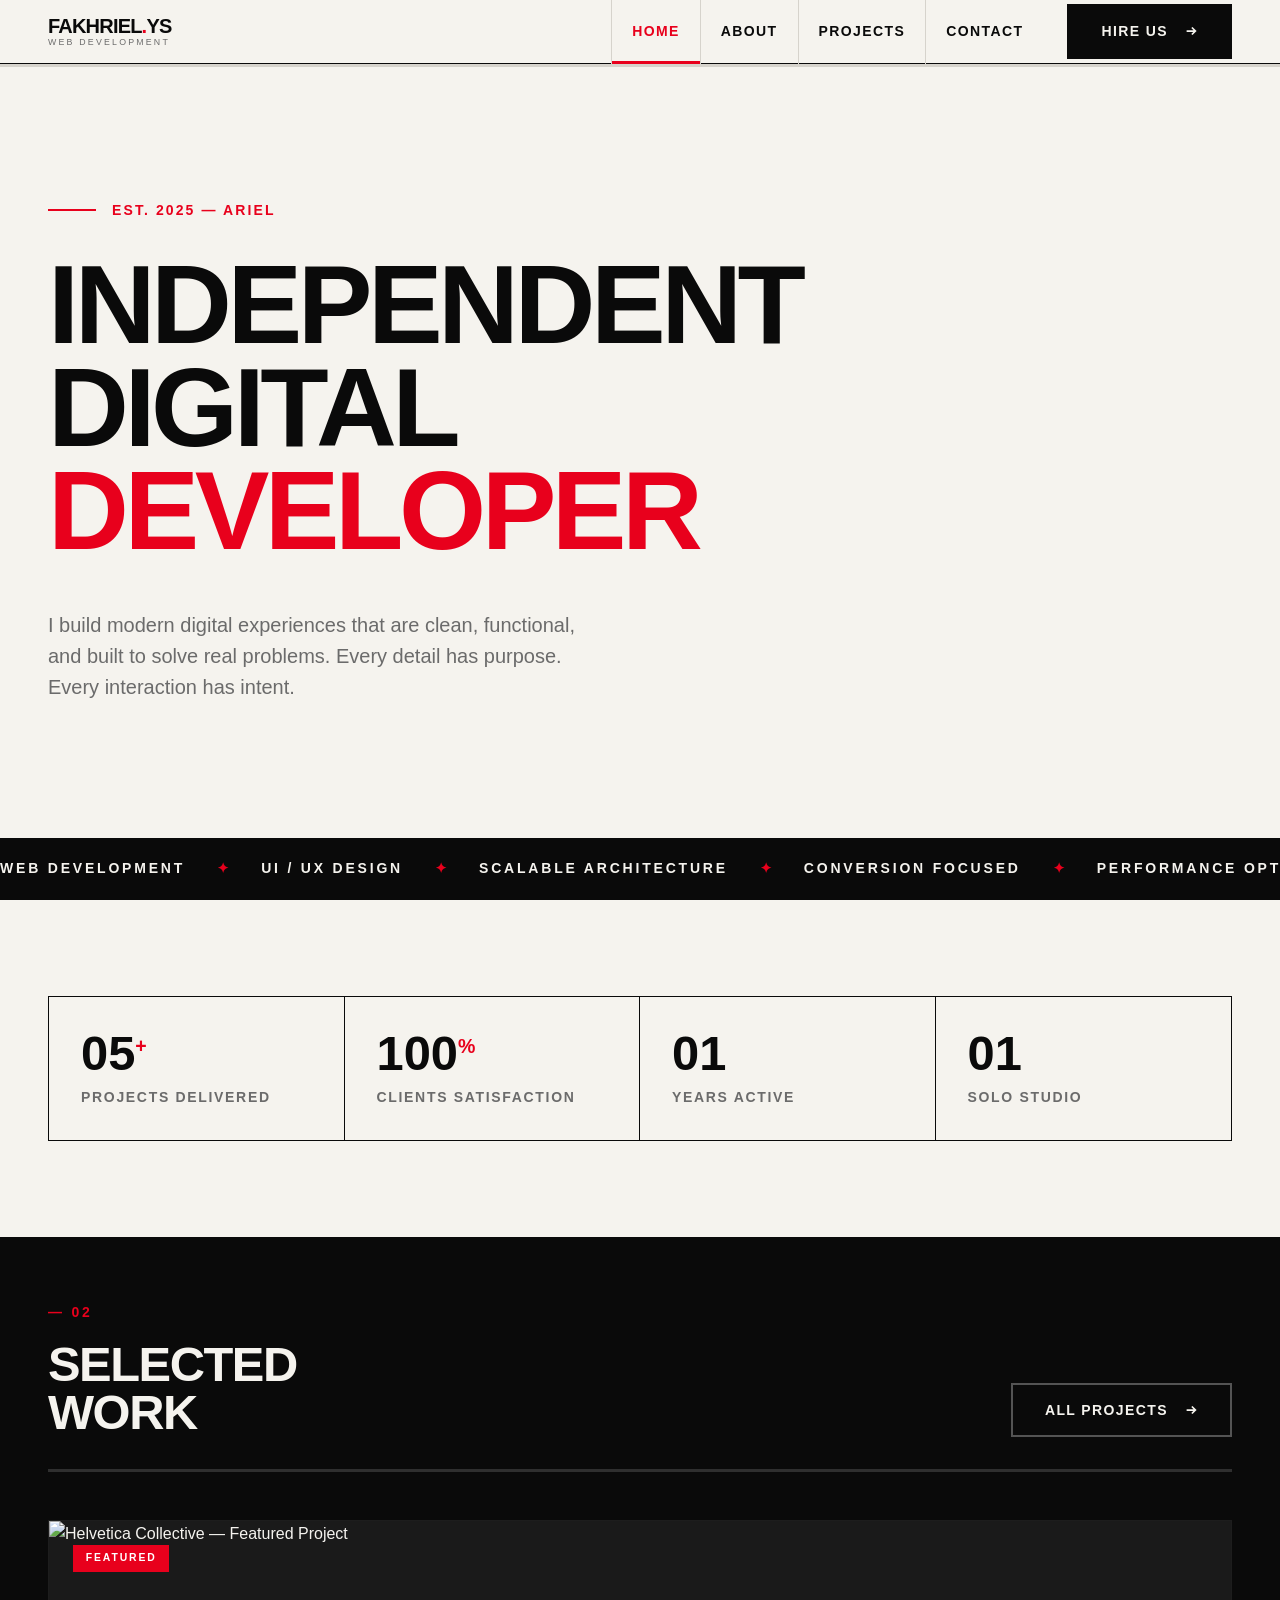
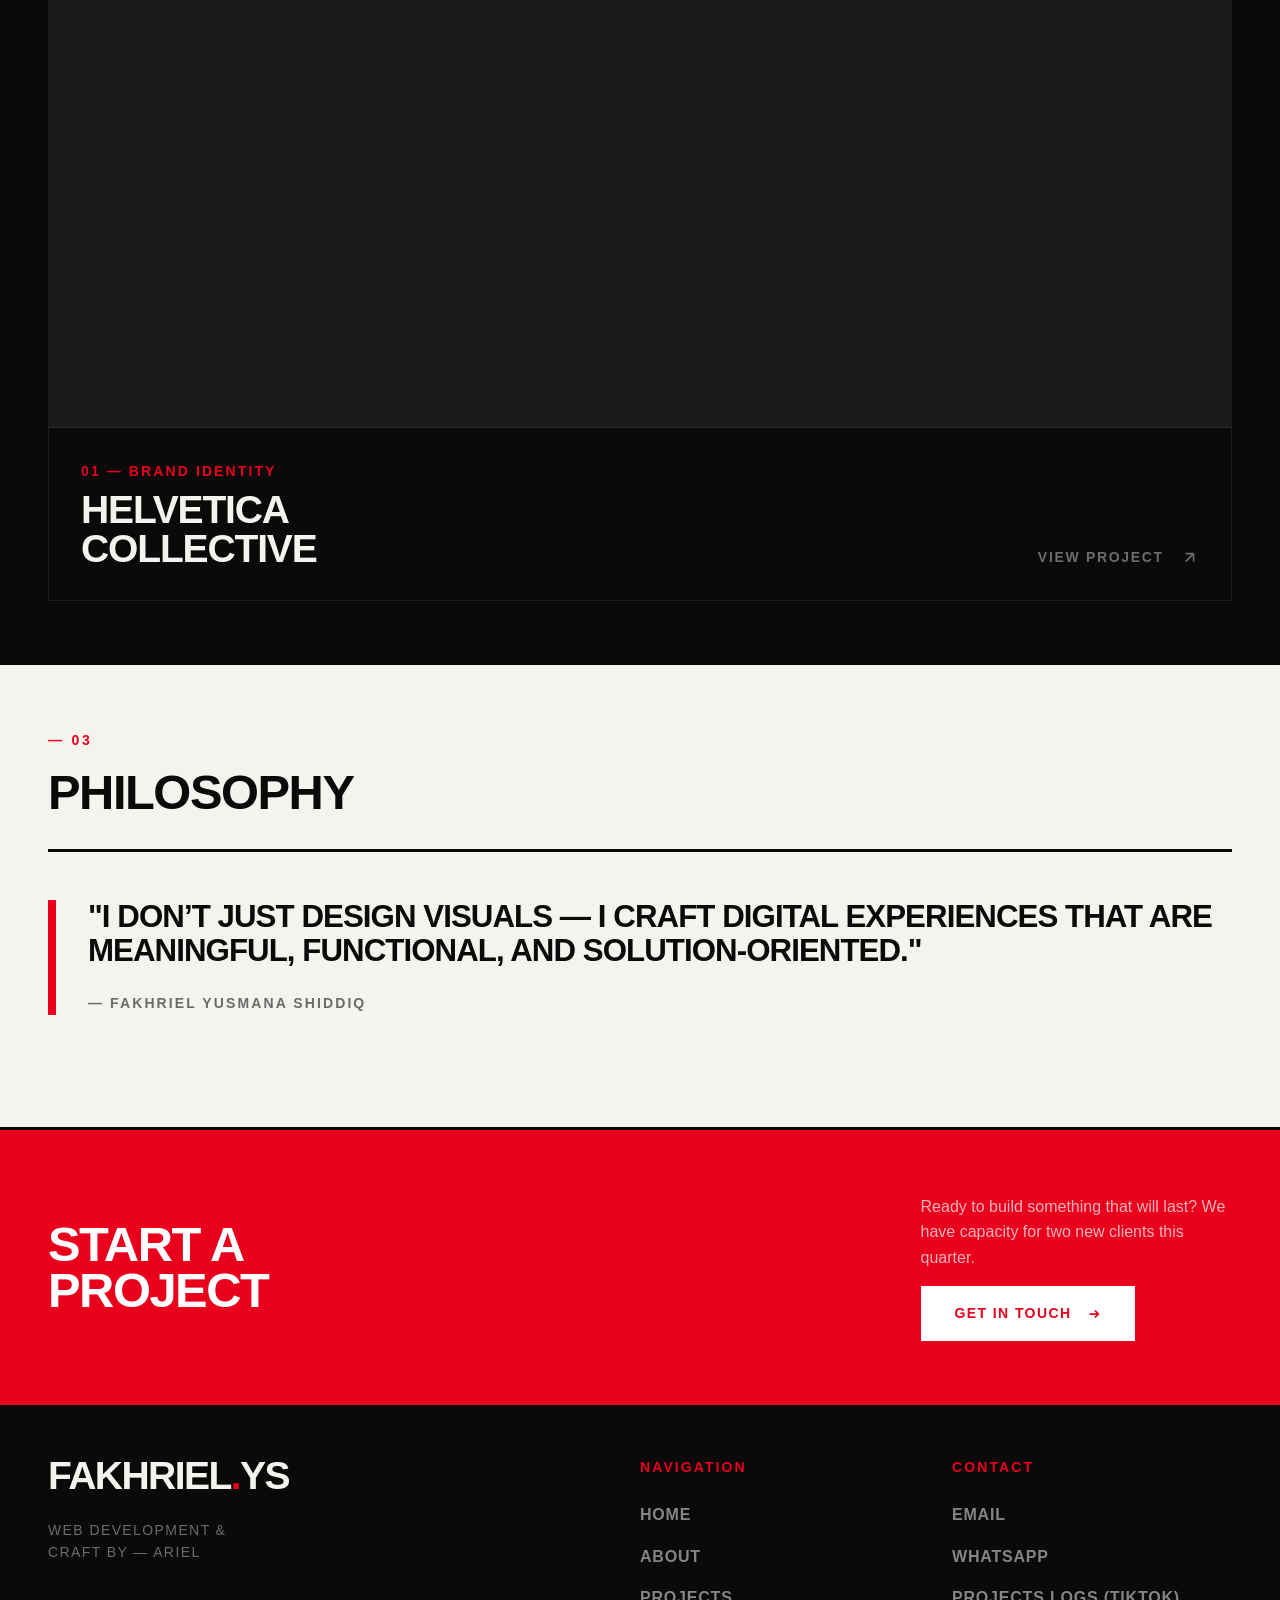
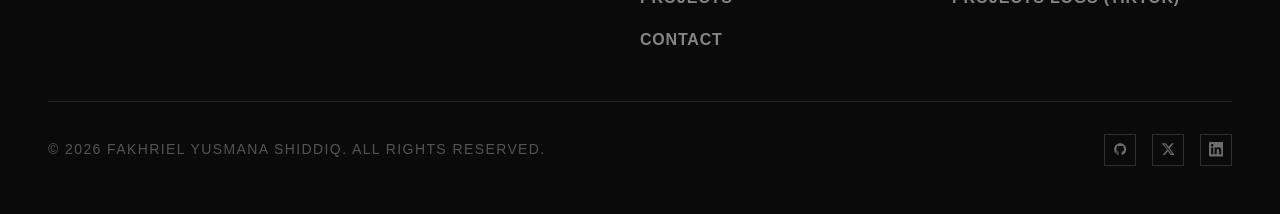
==== index.html @ 971434fd "Add files via upload" ====
<!DOCTYPE html>
<html lang="id">
<head>
  <meta charset="UTF-8" />
  <meta name="viewport" content="width=device-width, initial-scale=1.0" />

  <!--PRIMARY META-->
  <title>FAKHRIEL YUSMANA SHIDDIQ</title>
  <meta name="description" content="Fakhriel Yusmana Shiddiq adalah Web Developer yang membangun website modern, cepat, dan terstruktur menggunakan Astro, Tailwind CSS, dan Node.js. Fokus pada performa dan solusi nyata." />
  <meta name="keywords" content="Web Developer Indonesia, Jasa Pembuatan Website, Frontend Developer, Backend Developer Node.js, Astro JS Developer, Tailwind CSS Developer" />
  <meta name="author" content="Fakhriel Yusmana Shiddiq" />
  <meta name="robots" content="index, follow" />
  
  <!-- Open Graph (Facebook / LinkedIn) -->
  <meta property="og:title" content="Fakhriel Yusmana Shiddiq — Web Developer" />
  <meta property="og:description" content="Membangun website modern dan scalable dengan fokus pada performa dan problem solving." />
  <meta property="og:type" content="website" />
  <meta property="og:url" content="https://www.linkedin.com/in/fakhriel-yusmana-shiddiq-98a49630b?utm_source=share_via&utm_content=profile&utm_medium=member_android" />
  <meta property="og:image" content="https://fakhrieldev.com/assets/POTOPROFIL.webp" />

  <!-- Twitter Card -->
  <meta name="twitter:card" content="summary_large_image" />
  <meta name="twitter:title" content="Fakhriel Yusmana Shiddiq — Web Developer" />
  <meta name="twitter:description" content="Web Developer modern dengan fokus pada clean architecture dan performance." />
  <meta name="twitter:image" content="https://fakhrieldev.com/assets/POTOPROFIL.webp" />

  <link rel="canonical" href="https://fakhrieldev.com/" />
  <link rel="stylesheet" href="style.css" />

  <script type="application/ld+json">
{
  "@context": "https://schema.org",
  "@type": "Person",
  "name": "Fakhriel Yusmana Shiddiq",
  "url": "https://fakhrieldev.com/",
  "jobTitle": "Web Developer",
  "description": "Web Developer specializing in modern frontend and backend development using Astro, Tailwind CSS, and Node.js.",
  "sameAs": [
    "https://www.tiktok.com/@fakhriel.yusmana?_r=1&_t=ZS-94M1HI8Jd8D",
    "https://github.com/Fakhriel",
    "https://linkedin.com/in/fakhriel-yusmana-shiddiq"
  ],
  "knowsAbout": [
    "Web Development",
    "Frontend Development",
    "Backend Development",
    "Node.js",
    "Astro JS",
    "Tailwind CSS",
    "JavaScript"
  ]
}
</script>
</head>
<body>

  <!-- SCROLL PROGRESS -->
  <div class="scroll-progress" aria-hidden="true">
    <div class="scroll-progress-bar" id="scrollBar"></div>
  </div>

  <!-- ══ HEADER ══════════════════════════════════════════════ -->
  <header class="site-header" role="banner">
    <div class="container">
      <a href="index.html" class="logo" aria-label="Studio Müller — Home">
        <span class="logo-mark">Fakhriel<span>.</span>YS</span>
        <span class="logo-sub">Web Development</span>
      </a>

      <nav class="nav-desktop" aria-label="Primary navigation">
        <a href="index.html" class="active">Home</a>
        <a href="about.html">About</a>
        <a href="projects.html">Projects</a>
        <a href="contact.html">Contact</a>
        <a href="contact.html" class="nav-cta">
          <span class="btn btn-primary">
            Hire Us
            <svg viewBox="0 0 16 16" fill="none" stroke="currentColor" stroke-width="2" aria-hidden="true">
              <path d="M3 8h10M9 4l4 4-4 4"/>
            </svg>
          </span>
        </a>
      </nav>

      <button class="burger" id="burgerBtn" aria-label="Open navigation menu" aria-expanded="false" aria-controls="navOverlay">
        <span></span><span></span><span></span>
      </button>
    </div>
  </header>

  <!-- ══ MOBILE OVERLAY ═══════════════════════════════════════ -->
  <nav class="nav-overlay" id="navOverlay" aria-label="Mobile navigation" aria-hidden="true">
    <div class="nav-overlay-top">
      <span class="nav-overlay-logo">Fakhriel<span>.</span>YS</span>
      <button class="burger open" id="overlayClose" aria-label="Close navigation menu">
        <span></span><span></span><span></span>
      </button>
    </div>
    <ul class="nav-overlay-links" role="list">
      <li><a href="index.html" class="active"><span class="num">01</span>Home</a></li>
      <li><a href="about.html"><span class="num">02</span>About</a></li>
      <li><a href="projects.html"><span class="num">03</span>Projects</a></li>
      <li><a href="contact.html"><span class="num">04</span>Contact</a></li>
    </ul>
    <div class="nav-overlay-bottom">
      <span class="caption" style="color:rgba(255,255,255,0.3);letter-spacing:0.12em;text-transform:uppercase;font-size:0.65rem;">Follow Us</span>
      <div class="nav-overlay-socials">
        <a href="https://github.com/Fakhriel" aria-label="GitHub"><svg viewBox="0 0 24 24" aria-hidden="true"><path d="M12 2C6.477 2 2 6.484 2 12.017c0 4.425 2.865 8.18 6.839 9.504.5.092.682-.217.682-.483 0-.237-.008-.868-.013-1.703-2.782.605-3.369-1.343-3.369-1.343-.454-1.158-1.11-1.466-1.11-1.466-.908-.62.069-.608.069-.608 1.003.07 1.531 1.032 1.531 1.032.892 1.53 2.341 1.088 2.91.832.092-.647.35-1.088.636-1.338-2.22-.253-4.555-1.113-4.555-4.951 0-1.093.39-1.988 1.029-2.688-.103-.253-.446-1.272.098-2.65 0 0 .84-.27 2.75 1.026A9.564 9.564 0 0112 6.844c.85.004 1.705.115 2.504.337 1.909-1.296 2.747-1.027 2.747-1.027.546 1.379.202 2.398.1 2.651.64.7 1.028 1.595 1.028 2.688 0 3.848-2.339 4.695-4.566 4.943.359.309.678.92.678 1.855 0 1.338-.012 2.419-.012 2.747 0 .268.18.58.688.482A10.019 10.019 0 0022 12.017C22 6.484 17.522 2 12 2z"/></svg></a>
        <a href="https://x.com/FakhrielS5625" aria-label="Twitter / X"><svg viewBox="0 0 24 24" aria-hidden="true"><path d="M18.244 2.25h3.308l-7.227 8.26 8.502 11.24H16.17l-4.714-6.231-5.401 6.231H2.746l7.73-8.835L1.254 2.25H8.08l4.253 5.622zm-1.161 17.52h1.833L7.084 4.126H5.117z"/></svg></a>
        <a href="https://www.linkedin.com/in/fakhriel-yusmana-shiddiq-98a49630b?utm_source=share_via&utm_content=profile&utm_medium=member_android" aria-label="Linkedin"><svg viewBox="0 0 24 24" aria-hidden="true"><path d="M20.447 20.452h-3.554v-5.569c0-1.328-.027-3.037-1.852-3.037-1.853 0-2.136 1.445-2.136 2.939v5.667H9.351V9h3.414v1.561h.046c.477-.9 1.637-1.85 3.37-1.85 3.601 0 4.267 2.37 4.267 5.455v6.286zM5.337 7.433a2.062 2.062 0 01-2.063-2.065 2.064 2.064 0 112.063 2.065zm1.782 13.019H3.555V9h3.564v11.452zM22.225 0H1.771C.792 0 0 .774 0 1.729v20.542C0 23.227.792 24 1.771 24h20.451C23.2 24 24 23.227 24 22.271V1.729C24 .774 23.2 0 22.222 0h.003z"/></svg></a>
        <a href="https://dribbble.com/fakhriel-yusmana-shiddiq" aria-label="Dribbble"><svg viewBox="0 0 24 24" aria-hidden="true"><path d="M12 24C5.385 24 0 18.615 0 12S5.385 0 12 0s12 5.385 12 12-5.385 12-12 12zm10.12-10.358c-.35-.11-3.17-.953-6.384-.438 1.34 3.684 1.887 6.684 1.992 7.308a10.517 10.517 0 004.395-6.87zm-6.115 7.808c-.153-.9-.75-4.032-2.19-7.77l-.066.02c-5.79 2.015-7.86 6.025-8.048 6.404a10.518 10.518 0 006.29 2.063 10.6 10.6 0 004.014-.717zm-9.777-2.963c.247-.617 3.156-5.552 8.4-7.225.107-.035.213-.07.32-.1a28.4 28.4 0 00-.325-.73c-5.088 1.64-10.01 1.586-10.462 1.573a10.56 10.56 0 002.067 6.482zm-2.11-8.138c.466.01 4.705.016 9.46-1.35a87.65 87.65 0 00-3.817-5.86 10.56 10.56 0 00-5.643 7.21zm7.96-9.172a93.03 93.03 0 013.83 5.855c3.65-1.365 5.19-3.44 5.38-3.702A10.508 10.508 0 0014.178 1.28zm7.278 4.583c-.22.308-1.92 2.507-5.72 4.056a37.8 37.8 0 01.34.748c.085.2.164.403.24.604 3.38-.425 6.744.258 7.086.33a10.566 10.566 0 00-1.946-5.738z"/></svg></a>
      </div>
    </div>
  </nav>

  <!-- ══ MAIN ════════════════════════════════════════════════ -->
  <main id="main-content">

    <!-- ── HERO ───────────────────────────────────────────── -->
    <section class="hero" aria-labelledby="hero-heading">
      <div class="container hero-body">
        <div class="hero-eyebrow fade-up">
          <div style="width:3rem;height:2px;background:var(--red);"></div>
          <span class="label text-red">Est. 2025 — Ariel</span>
        </div>

        <h1 id="hero-heading" class="fade-up fade-up-delay-1">
          independent<br>
          Digital<br>
          <em style="font-style:normal;color:var(--red);">Developer</em>
        </h1>

        <div class="hero-sub fade-up fade-up-delay-2">
          <p class="hero-desc">
            I build modern digital experiences that are clean, functional, and built to solve real problems. Every detail has purpose. Every interaction has intent.
          </p>
        </div>
      </div>

      <!-- Ticker -->
      <div class="hero-ticker" aria-hidden="true">
        <div class="hero-ticker-inner">
          <span>Web Development</span><span class="dot">✦</span>
          <span>UI / UX Design</span><span class="dot">✦</span>
          <span>Scalable Architecture</span><span class="dot">✦</span>
          <span>Conversion Focused</span><span class="dot">✦</span>
          <span>Performance Optimized</span><span class="dot">✦</span>
          <span>Modern Digital Experience</span><span class="dot">✦</span>
          <span>Clean Code</span><span class="dot">✦</span>
          <span>Custom Design</span><span class="dot">✦</span>
        </div>
      </div>
    </section>

    <!-- ── STATS ───────────────────────────────────────────── -->
    <section class="section-sm" aria-label="Studio statistics">
      <div class="container">
        <div class="stats-row fade-up">
          <div class="stat-cell">
            <span class="stat-num">05<sup>+</sup></span>
            <span class="stat-label">Projects Delivered</span>
          </div>
          <div class="stat-cell">
            <span class="stat-num">100<sup>%</sup></span>
            <span class="stat-label">Clients Satisfaction</span>
          </div>
          <div class="stat-cell">
            <span class="stat-num">01</span>
            <span class="stat-label">Years Active</span>
          </div>
          <div class="stat-cell">
            <span class="stat-num">01</span>
            <span class="stat-label">Solo Studio</span>
          </div>
        </div>
      </div>
    </section>
    <!-- ── SELECTED WORK ───────────────────────────────────── -->
    <section class="section" style="background:var(--ink);color:var(--paper);" aria-labelledby="work-heading">
      <div class="container">
        <div class="section-header fade-up" style="border-bottom-color:rgba(255,255,255,0.15);">
          <div class="section-header-left">
            <span class="section-number" style="color:var(--red);">— 02</span>
            <h2 id="work-heading">Selected<br>Work</h2>
          </div>
          <a href="projects.html" class="btn" style="align-self:flex-end;border-color:rgba(255,255,255,0.3);color:var(--paper);">
            All Projects
            <svg viewBox="0 0 16 16" fill="none" stroke="currentColor" stroke-width="2" width="16" height="16" aria-hidden="true">
              <path d="M3 8h10M9 4l4 4-4 4"/>
            </svg>
          </a>
        </div>
        <a href="projects.html"
           class="fade-up"
           style="display:block;text-decoration:none;color:var(--paper);border:1px solid rgba(255,255,255,0.08);transition:border-color var(--dur-fast);"
           onmouseover="this.style.borderColor='var(--red)'"
           onmouseout="this.style.borderColor='rgba(255,255,255,0.08)'"
        >
          <div style="aspect-ratio:21/9;overflow:hidden;border-bottom:1px solid rgba(255,255,255,0.08);background:#1a1a1a;position:relative;">
            <img
              src="images/featured-project.png"
              alt="Helvetica Collective — Featured Project"
              style="width:100%;height:100%;object-fit:cover;display:block;filter:grayscale(20%);transition:transform 0.6s cubic-bezier(0.16,1,0.3,1),filter 0.6s ease;"
              onmouseover="this.style.transform='scale(1.03)';this.style.filter='grayscale(0%)'"
              onmouseout="this.style.transform='scale(1)';this.style.filter='grayscale(20%)'"
            />
            <!-- Badge Featured -->
            <div style="position:absolute;top:var(--sp-3);left:var(--sp-3);background:var(--red);color:var(--white);padding:0.3rem 0.8rem;font-size:0.65rem;font-weight:700;letter-spacing:0.18em;text-transform:uppercase;">
              Featured
            </div>
          </div>

          <div style="padding:var(--sp-4);display:flex;justify-content:space-between;align-items:flex-end;flex-wrap:wrap;gap:var(--sp-3);">
            <div>
              <p style="font-size:var(--step--1);font-weight:700;letter-spacing:0.15em;text-transform:uppercase;color:var(--red);margin-bottom:var(--sp-1);">
                01 — Brand Identity
              </p>
              <h3 style="font-size:var(--step-4);font-weight:900;letter-spacing:-0.03em;text-transform:uppercase;line-height:1;">
                Helvetica<br>Collective
              </h3>
            </div>
            <div style="display:flex;align-items:center;gap:var(--sp-2);font-size:var(--step--1);font-weight:700;letter-spacing:0.12em;text-transform:uppercase;color:rgba(255,255,255,0.4);">
              View Project
              <svg viewBox="0 0 24 24" fill="none" stroke="currentColor" stroke-width="2" width="1.2rem" height="1.2rem" aria-hidden="true">
                <path d="M7 17L17 7M17 7H7M17 7v10"/>
              </svg>
            </div>
          </div>
        </a>

      </div>
    </section>

    <!-- ── PHILOSOPHY ──────────────────────────────────────── -->
    <section class="section" aria-labelledby="philosophy-heading">
      <div class="container">
        <div class="section-header fade-up">
          <div class="section-header-left">
            <span class="section-number">— 03</span>
            <h2 id="philosophy-heading">Philosophy</h2>
          </div>
        </div>

        <blockquote style="border-left:8px solid var(--red);padding-left:var(--sp-4);margin-bottom:var(--sp-5);" class="fade-up fade-up-delay-1">
          <p style="font-size:var(--step-3);font-weight:900;letter-spacing:-0.03em;text-transform:uppercase;line-height:1.1;color:var(--ink);max-width:none;">
            "I don’t just design visuals — I craft digital experiences that are meaningful, functional, and solution-oriented."
          </p>
          <footer style="margin-top:var(--sp-3);font-size:var(--step--1);font-weight:700;letter-spacing:0.15em;text-transform:uppercase;color:var(--mid-gray);">
            — Fakhriel Yusmana Shiddiq
          </footer>
        </blockquote>
      </div>
    </section>

    <!-- ── CTA BAND ─────────────────────────────────────────── -->
    <section style="background:var(--red);color:var(--white);padding-block:var(--sp-6);border-top:3px solid var(--ink);" aria-labelledby="cta-heading">
      <div class="container" style="display:flex;align-items:center;justify-content:space-between;flex-wrap:wrap;gap:var(--sp-4);">
        <div>
          <h2 id="cta-heading" style="font-size:var(--step-5);line-height:0.95;letter-spacing:-0.03em;text-transform:uppercase;color:var(--white);">Start a<br>Project</h2>
        </div>
        <div style="display:flex;flex-direction:column;gap:var(--sp-2);">
          <p style="color:rgba(255,255,255,0.7);max-width:35ch;">Ready to build something that will last? We have capacity for two new clients this quarter.</p>
          <a href="contact.html" class="btn" style="background:var(--white);color:var(--red);border-color:var(--white);width:fit-content;">
            Get in Touch
            <svg viewBox="0 0 16 16" fill="none" stroke="currentColor" stroke-width="2" width="16" height="16" aria-hidden="true">
              <path d="M3 8h10M9 4l4 4-4 4"/>
            </svg>
          </a>
        </div>
      </div>
    </section>

  </main>

  <!-- ══ FOOTER ═══════════════════════════════════════════════ -->
 <footer class="site-footer" role="contentinfo">
    <div class="container">
      <div class="footer-grid">
        <div class="footer-brand">
          <div class="footer-logo">Fakhriel<span>.</span>YS</div>
          <p class="footer-tagline">Web Development &amp; Craft By — Ariel</p>
        </div>
        <div>
          <p class="footer-nav-title">Navigation</p>
          <ul class="footer-nav-list" role="list">
            <li><a href="index.html">Home</a></li>
            <li><a href="about.html">About</a></li>
            <li><a href="projects.html">Projects</a></li>
            <li><a href="contact.html">Contact</a></li>
          </ul>
        </div>
        <div>
          <p class="footer-nav-title">Contact</p>
          <ul class="footer-nav-list" role="list">
            <li><a href="mailto:fakhrielyusmanashiddiq@gmail.com?subject=Project Inquiry">Email</a></li>
            <li><a href="https://wa.me/6287809715422" target="_blank">WhatsApp</a></li>
            <li><a href="https://www.tiktok.com/@fakhriel.yusmana?_r=1&_t=ZS-94M1HI8Jd8D">Projects Logs (tiktok)</a></li>
          </ul>
        </div>
      </div>
      <div class="footer-bottom">
        <span class="footer-copy">&copy; 2026 Fakhriel Yusmana Shiddiq. All rights reserved.</span>
        <div class="footer-socials">
          <a href="https://github.com/Fakhriel" aria-label="GitHub"><svg viewBox="0 0 24 24" aria-hidden="true"><path d="M12 2C6.477 2 2 6.484 2 12.017c0 4.425 2.865 8.18 6.839 9.504.5.092.682-.217.682-.483 0-.237-.008-.868-.013-1.703-2.782.605-3.369-1.343-3.369-1.343-.454-1.158-1.11-1.466-1.11-1.466-.908-.62.069-.608.069-.608 1.003.07 1.531 1.032 1.531 1.032.892 1.53 2.341 1.088 2.91.832.092-.647.35-1.088.636-1.338-2.22-.253-4.555-1.113-4.555-4.951 0-1.093.39-1.988 1.029-2.688-.103-.253-.446-1.272.098-2.65 0 0 .84-.27 2.75 1.026A9.564 9.564 0 0112 6.844c.85.004 1.705.115 2.504.337 1.909-1.296 2.747-1.027 2.747-1.027.546 1.379.202 2.398.1 2.651.64.7 1.028 1.595 1.028 2.688 0 3.848-2.339 4.695-4.566 4.943.359.309.678.92.678 1.855 0 1.338-.012 2.419-.012 2.747 0 .268.18.58.688.482A10.019 10.019 0 0022 12.017C22 6.484 17.522 2 12 2z"/></svg></a>
          <a href="https://x.com/FakhrielS5625" aria-label="Twitter / X"><svg viewBox="0 0 24 24" aria-hidden="true"><path d="M18.244 2.25h3.308l-7.227 8.26 8.502 11.24H16.17l-4.714-6.231-5.401 6.231H2.746l7.73-8.835L1.254 2.25H8.08l4.253 5.622zm-1.161 17.52h1.833L7.084 4.126H5.117z"/></svg></a>
          <a href="https://www.linkedin.com/in/fakhriel-yusmana-shiddiq-98a49630b?utm_source=share_via&utm_content=profile&utm_medium=member_android" aria-label="LinkedIn"><svg viewBox="0 0 24 24" aria-hidden="true"><path d="M20.447 20.452h-3.554v-5.569c0-1.328-.027-3.037-1.852-3.037-1.853 0-2.136 1.445-2.136 2.939v5.667H9.351V9h3.414v1.561h.046c.477-.9 1.637-1.85 3.37-1.85 3.601 0 4.267 2.37 4.267 5.455v6.286zM5.337 7.433a2.062 2.062 0 01-2.063-2.065 2.064 2.064 0 112.063 2.065zm1.782 13.019H3.555V9h3.564v11.452zM22.225 0H1.771C.792 0 0 .774 0 1.729v20.542C0 23.227.792 24 1.771 24h20.451C23.2 24 24 23.227 24 22.271V1.729C24 .774 23.2 0 22.222 0h.003z"/></svg></a>
        </div>
      </div>
    </div>
  </footer>

  <script src="script.js"></script>
</body>
</html>
---- style.css ----
/* ============================================================
   SWISS DESIGN SYSTEM — International Typographic Style
   Revised Edition
   Stack: Pure CSS3 — Mobile-First — Grid/Flex
   Palette: #0A0A0A (Ink) / #F5F3EE (Paper) / #E8001C (Swiss Red)
   ============================================================ */

/* ── 1. CUSTOM PROPERTIES ─────────────────────────────────── */
:root {
  --ink:        #0A0A0A;
  --paper:      #F5F3EE;
  --red:        #E8001C;
  --mid-gray:   #6B6B6B;
  --light-gray: #D6D3CC;
  --white:      #FFFFFF;

  /* Fluid type scale (Major Third × 1.25) */
  --step--1: clamp(0.75rem,  1.5vw, 0.875rem);
  --step-0:  clamp(0.9375rem,2vw,   1rem);
  --step-1:  clamp(1.125rem, 2.5vw, 1.25rem);
  --step-2:  clamp(1.4rem,   3vw,   1.563rem);
  --step-3:  clamp(1.75rem,  4vw,   1.953rem);
  --step-4:  clamp(2.2rem,   5vw,   2.441rem);
  --step-5:  clamp(2.8rem,   6vw,   3.052rem);
  --step-6:  clamp(3.5rem,   8vw,   5rem);
  --step-7:  clamp(4rem,     10vw,  7.5rem);

  /* Spacing (8-pt baseline grid) */
  --sp-1:  0.5rem;
  --sp-2:  1rem;
  --sp-3:  1.5rem;
  --sp-4:  2rem;
  --sp-5:  3rem;
  --sp-6:  4rem;
  --sp-7:  6rem;
  --sp-8:  8rem;

  /* Grid */
  --grid-cols: 12;
  --grid-gap:  clamp(1rem, 2vw, 1.5rem);
  --max-w:     1400px;
  --pad-x:     clamp(1rem, 5vw, 3rem);

  /* Motion */
  --ease-out: cubic-bezier(0.16, 1, 0.3, 1);
  --ease-in:  cubic-bezier(0.7, 0, 0.84, 0);
  --dur-fast: 200ms;
  --dur-base: 400ms;
  --dur-slow: 600ms;

  /* Layout */
  --header-h:  4rem;
  --drawer-w:  min(320px, 88vw);
}

/* ── 2. RESET ─────────────────────────────────────────────── */
*, *::before, *::after {
  box-sizing: border-box;
  margin: 0;
  padding: 0;
}

html {
  font-size: 100%;
  scroll-behavior: smooth;
  -webkit-text-size-adjust: 100%;
  -webkit-tap-highlight-color: transparent;
}

body {
  font-family: 'Helvetica Neue', Helvetica, Arial, sans-serif;
  font-size: var(--step-0);
  line-height: 1.6;
  background-color: var(--paper);
  color: var(--ink);
  overflow-x: hidden;
  -webkit-font-smoothing: antialiased;
  -moz-osx-font-smoothing: grayscale;
}

img, svg, video { display: block; max-width: 100%; }
img { height: auto; }
a { color: inherit; text-decoration: none; }
ul, ol { list-style: none; }
button { cursor: pointer; border: none; background: none; font: inherit; }
input, textarea, select { font: inherit; }

/* ── 3. TYPOGRAPHY ────────────────────────────────────────── */
h1, h2, h3, h4, h5, h6 {
  font-family: 'Helvetica Neue', Helvetica, Arial, sans-serif;
  font-weight: 900;
  line-height: 1.0;
  letter-spacing: -0.03em;
  text-transform: uppercase;
}

h1 { font-size: var(--step-6); }
h2 { font-size: var(--step-5); }
h3 { font-size: var(--step-4); }
h4 { font-size: var(--step-3); }
h5 { font-size: var(--step-2); }
h6 { font-size: var(--step-1); }

p { max-width: 65ch; }

.label {
  font-size: var(--step--1);
  font-weight: 700;
  letter-spacing: 0.15em;
  text-transform: uppercase;
}

.caption {
  font-size: var(--step--1);
  color: var(--mid-gray);
  line-height: 1.4;
}

.text-red  { color: var(--red); }
.text-gray { color: var(--mid-gray); }

/* ── 4. LAYOUT UTILITIES ─────────────────────────────────── */
.container {
  width: 100%;
  max-width: var(--max-w);
  margin-inline: auto;
  padding-inline: var(--pad-x);
}

.grid {
  display: grid;
  grid-template-columns: repeat(var(--grid-cols), 1fr);
  gap: var(--grid-gap);
}

[class^="col-"] { grid-column: span 12; }
.col-1  { grid-column: span 1;  }
.col-2  { grid-column: span 2;  }
.col-3  { grid-column: span 3;  }
.col-4  { grid-column: span 4;  }
.col-6  { grid-column: span 6;  }
.col-8  { grid-column: span 8;  }
.col-10 { grid-column: span 10; }
.col-12 { grid-column: span 12; }

@media (min-width: 640px) {
  .sm\:col-3 { grid-column: span 3; }
  .sm\:col-4 { grid-column: span 4; }
  .sm\:col-6 { grid-column: span 6; }
  .sm\:col-8 { grid-column: span 8; }
}

@media (min-width: 900px) {
  .md\:col-2  { grid-column: span 2;  }
  .md\:col-3  { grid-column: span 3;  }
  .md\:col-4  { grid-column: span 4;  }
  .md\:col-5  { grid-column: span 5;  }
  .md\:col-6  { grid-column: span 6;  }
  .md\:col-7  { grid-column: span 7;  }
  .md\:col-8  { grid-column: span 8;  }
  .md\:col-9  { grid-column: span 9;  }
  .md\:col-10 { grid-column: span 10; }
}

@media (min-width: 1200px) {
  .lg\:col-3  { grid-column: span 3;  }
  .lg\:col-4  { grid-column: span 4;  }
  .lg\:col-6  { grid-column: span 6;  }
  .lg\:col-8  { grid-column: span 8;  }
  .lg\:col-9  { grid-column: span 9;  }
  .lg\:col-10 { grid-column: span 10; }
}

.flex            { display: flex; }
.flex-col        { flex-direction: column; }
.items-center    { align-items: center; }
.justify-between { justify-content: space-between; }
.justify-center  { justify-content: center; }
.gap-sm { gap: var(--sp-2); }
.gap-md { gap: var(--sp-3); }
.gap-lg { gap: var(--sp-4); }
.gap-xl { gap: var(--sp-5); }

.section    { padding-block: var(--sp-7); }
.section-sm { padding-block: var(--sp-5); }
.section-lg { padding-block: var(--sp-8); }

/* ── 5. DIVIDERS & BORDERS ──────────────────────────────── */
.rule        { width: 100%; height: 1px; background: var(--ink); }
.rule-light  { background: var(--light-gray); }
.rule-red    { background: var(--red); }
.rule-thick  { height: 3px; }
.rule-xthick { height: 8px; }
.border-box  { border: 1px solid var(--ink); }

/* ── 6. BUTTONS ─────────────────────────────────────────── */
.btn {
  display: inline-flex;
  align-items: center;
  gap: var(--sp-2);
  padding: 0.875rem 2rem;
  font-size: var(--step--1);
  font-weight: 700;
  letter-spacing: 0.1em;
  text-transform: uppercase;
  border: 2px solid currentColor;
  transition:
    background var(--dur-fast) var(--ease-out),
    color      var(--dur-fast) var(--ease-out),
    transform  var(--dur-fast) var(--ease-out);
  white-space: nowrap;
}

.btn-primary { background: var(--ink); color: var(--paper); border-color: var(--ink); }
.btn-primary:hover { background: var(--red); border-color: var(--red); transform: translateY(-2px); }

.btn-outline { background: transparent; color: var(--ink); border-color: var(--ink); }
.btn-outline:hover { background: var(--ink); color: var(--paper); transform: translateY(-2px); }

.btn-red { background: var(--red); color: var(--white); border-color: var(--red); }
.btn-red:hover { background: var(--ink); border-color: var(--ink); transform: translateY(-2px); }

.btn svg { width: 1em; height: 1em; transition: transform var(--dur-fast) var(--ease-out); }
.btn:hover svg { transform: translateX(4px); }

/* ── 7. STICKY HEADER ───────────────────────────────────── */
.site-header {
  position: sticky;
  top: 0;
  z-index: 900;
  height: var(--header-h);
  background: var(--paper);
  border-bottom: 1px solid var(--ink);
  display: flex;
  align-items: stretch;
  will-change: transform;
  transition: transform 400ms var(--ease-out);
}

.site-header .container {
  display: flex;
  align-items: center;
  justify-content: space-between;
}

.logo {
  display: flex;
  flex-direction: column;
  justify-content: center;
  line-height: 1;
}

.logo-mark {
  font-size: var(--step-1);
  font-weight: 900;
  letter-spacing: -0.04em;
  text-transform: uppercase;
  color: var(--ink);
  transition: color var(--dur-fast);
}
.logo-mark span { color: var(--red); }
.logo:hover .logo-mark { color: var(--red); }

.logo-sub {
  font-size: 0.55rem;
  letter-spacing: 0.25em;
  text-transform: uppercase;
  color: var(--mid-gray);
  margin-top: 2px;
}

.nav-desktop { display: none; }

@media (min-width: 900px) {
  .nav-desktop { display: flex; align-items: center; }
}

.nav-desktop a {
  display: flex;
  align-items: center;
  height: var(--header-h);
  padding-inline: 1.25rem;
  font-size: var(--step--1);
  font-weight: 700;
  letter-spacing: 0.1em;
  text-transform: uppercase;
  border-left: 1px solid var(--light-gray);
  position: relative;
  transition: color var(--dur-fast);
}

.nav-desktop a::after {
  content: '';
  position: absolute;
  bottom: 0; left: 0; right: 0;
  height: 3px;
  background: var(--red);
  transform: scaleX(0);
  transform-origin: left;
  transition: transform var(--dur-base) var(--ease-out);
}

.nav-desktop a:hover,
.nav-desktop a.active { color: var(--red); }
.nav-desktop a.active::after,
.nav-desktop a:hover::after { transform: scaleX(1); }

.nav-desktop .nav-cta { margin-left: var(--sp-3); border-left: none; padding: 0; }

/* ── 8. BURGER BUTTON ───────────────────────────────────── */
.burger {
  display: flex;
  flex-direction: column;
  justify-content: center;
  gap: 5px;
  width: 2.5rem;
  height: 2.5rem;
  padding: 0.25rem;
  position: relative;
  z-index: 1001;
  transition: opacity var(--dur-fast);
  flex-shrink: 0;
}
.burger:hover { opacity: 0.6; }

.burger span {
  display: block;
  width: 100%;
  height: 2px;
  background: var(--ink);
  transition:
    transform var(--dur-base) var(--ease-out),
    opacity   var(--dur-base) var(--ease-out);
  transform-origin: center;
}

/* X state — used for the close button inside the drawer */
.burger.is-x span:nth-child(1) { transform: translateY(7px) rotate(45deg); }
.burger.is-x span:nth-child(2) { opacity: 0; transform: scaleX(0); }
.burger.is-x span:nth-child(3) { transform: translateY(-7px) rotate(-45deg); }

/* When the burger itself becomes the X (same element toggled) */
.burger.open span:nth-child(1) { transform: translateY(7px) rotate(45deg); }
.burger.open span:nth-child(2) { opacity: 0; transform: scaleX(0); }
.burger.open span:nth-child(3) { transform: translateY(-7px) rotate(-45deg); }

@media (min-width: 900px) { .burger { display: none; } }

/* ── 9. MOBILE SLIDE-OUT DRAWER + BACKDROP ──────────────── */
/*
   The old full-screen opaque overlay is replaced with:
   a) a semi-transparent blurred backdrop (click = close)
   b) a right-side drawer that slides in from off-screen
*/

/* Backdrop — sits behind the drawer, in front of the page */
.nav-backdrop {
  position: fixed;
  inset: 0;
  z-index: 950;
  background: rgba(10, 10, 10, 0.4);
  backdrop-filter: blur(3px);
  -webkit-backdrop-filter: blur(3px);
  opacity: 0;
  pointer-events: none;
  transition: opacity var(--dur-base) var(--ease-out);
}
.nav-backdrop.open {
  opacity: 1;
  pointer-events: all;
}

/* Drawer panel */
.nav-overlay {
  position: fixed;
  top: 0;
  right: 0;
  bottom: 0;
  z-index: 960;
  width: var(--drawer-w);
  background: var(--ink);
  color: var(--paper);
  display: flex;
  flex-direction: column;
  overflow-y: auto;
  overscroll-behavior: contain;
  transform: translateX(100%);
  transition: transform var(--dur-slow) var(--ease-out);
  scrollbar-width: none;
}
.nav-overlay::-webkit-scrollbar { display: none; }
.nav-overlay.open { transform: translateX(0); }

@media (min-width: 900px) {
  .nav-overlay,
  .nav-backdrop { display: none !important; }
}

/* Drawer header row */
.nav-overlay-top {
  display: flex;
  align-items: center;
  justify-content: space-between;
  padding: 0 var(--sp-3);
  height: var(--header-h);
  border-bottom: 1px solid rgba(255, 255, 255, 0.1);
  flex-shrink: 0;
}

.nav-overlay-logo {
  font-size: var(--step-2);
  font-weight: 900;
  letter-spacing: -0.03em;
  text-transform: uppercase;
  line-height: 1;
}
.nav-overlay-logo span { color: var(--red); }

/* Close button spans are white inside the dark drawer */
.nav-overlay-top .burger span { background: var(--paper); }

/* Nav links */
.nav-overlay-links {
  flex: 1;
  display: flex;
  flex-direction: column;
  padding: var(--sp-2) 0;
}

.nav-overlay-links a {
  display: flex;
  align-items: center;
  gap: var(--sp-3);
  padding: var(--sp-3) var(--sp-4);
  font-size: var(--step-2);
  font-weight: 900;
  letter-spacing: -0.02em;
  text-transform: uppercase;
  color: rgba(255, 255, 255, 0.32);
  border-bottom: 1px solid rgba(255, 255, 255, 0.06);
  transition: color var(--dur-fast), background var(--dur-fast);
  line-height: 1;
}
.nav-overlay-links a:last-child { border-bottom: none; }
.nav-overlay-links a:hover      { color: var(--paper); background: rgba(255,255,255,0.04); }
.nav-overlay-links a.active     { color: var(--red); }

.nav-overlay-links a .num {
  font-size: var(--step--1);
  font-weight: 700;
  color: var(--red);
  letter-spacing: 0.1em;
  min-width: 1.5rem;
}

/* Drawer bottom: social icons */
.nav-overlay-bottom {
  display: flex;
  align-items: center;
  justify-content: space-between;
  padding: var(--sp-3) var(--sp-4);
  border-top: 1px solid rgba(255, 255, 255, 0.1);
  flex-shrink: 0;
}

.nav-overlay-socials { display: flex; gap: var(--sp-2); }

.nav-overlay-socials a {
  width: 2rem;
  height: 2rem;
  display: flex;
  align-items: center;
  justify-content: center;
  border: 1px solid rgba(255, 255, 255, 0.18);
  color: var(--paper);
  transition: border-color var(--dur-fast), background var(--dur-fast);
}
.nav-overlay-socials a:hover { border-color: var(--red); background: var(--red); }
.nav-overlay-socials svg { width: 0.85rem; height: 0.85rem; fill: currentColor; }

/* ── 10. HERO SECTION ───────────────────────────────────── */
/*
   iOS/Android stability fixes:
   - svh/dvh units prevent "bouncing" when browser chrome hides/shows
   - flex column with justify-content:center keeps text perfectly centred
   - will-change + translateZ(0) prevent iOS repaint bounce
   - word-break prevents overflow on narrow screens
*/
.hero {
  min-height: calc(100svh - var(--header-h));
  min-height: calc(100dvh - var(--header-h));
  display: flex;
  flex-direction: column;
  justify-content: space-between;
  border-bottom: 3px solid var(--ink);
  overflow: hidden;
  -webkit-transform: translateZ(0);
  transform: translateZ(0);
}

.hero-body {
  flex: 1;
  display: flex;
  flex-direction: column;
  justify-content: center;
  padding-top: var(--sp-5);
  padding-bottom: var(--sp-5);
  padding-inline: var(--pad-x);
  max-width: var(--max-w);
  margin-inline: auto;
  width: 100%;
}

.hero-eyebrow {
  display: flex;
  align-items: center;
  gap: var(--sp-2);
  margin-bottom: var(--sp-4);
}

.hero-eyebrow .rule-red {
  width: 3rem;
  height: 2px;
  background: var(--red);
  flex-shrink: 0;
}

.hero h1 {
  font-size: var(--step-7);
  line-height: 0.92;
  letter-spacing: -0.04em;
  text-transform: uppercase;
  margin-bottom: var(--sp-5);
  word-break: break-word;
  overflow-wrap: break-word;
}

.hero-sub {
  display: grid;
  gap: var(--sp-4);
}

@media (min-width: 480px) {
  .hero-sub { grid-template-columns: 1fr 1fr; }
}

@media (min-width: 900px) {
  .hero-sub { grid-template-columns: 2fr 1fr 1fr; }
}

.hero-desc {
  font-size: var(--step-1);
  line-height: 1.55;
  color: var(--mid-gray);
}

.hero-meta { display: flex; flex-direction: column; gap: var(--sp-1); }

.hero-meta-label {
  font-size: var(--step--1);
  font-weight: 700;
  letter-spacing: 0.15em;
  text-transform: uppercase;
  color: var(--red);
}

.hero-meta-value {
  font-size: var(--step-2);
  font-weight: 900;
  text-transform: uppercase;
}

/* Ticker */
.hero-ticker {
  border-top: 1px solid var(--ink);
  background: var(--ink);
  color: var(--paper);
  overflow: hidden;
  white-space: nowrap;
  padding-block: var(--sp-2);
  flex-shrink: 0;
}

.hero-ticker-inner {
  display: inline-flex;
  gap: var(--sp-4);
  animation: ticker 30s linear infinite;
}

.hero-ticker-inner span {
  font-size: var(--step--1);
  font-weight: 700;
  letter-spacing: 0.2em;
  text-transform: uppercase;
}

.hero-ticker-inner .dot { color: var(--red); letter-spacing: 0; }

@keyframes ticker {
  from { transform: translateX(0); }
  to   { transform: translateX(-50%); }
}

/* ── 11. HEIGHT > 900px FIXES ───────────────────────────── */
/*
   Tall screen normalisation:
   - Cap hero max-height so it never fills a 1440px tall monitor awkwardly
   - Normalise section padding so content doesn't drift far apart
*/
@media (min-height: 900px) {
  .hero {
    max-height: calc(100vh - var(--header-h));
  }
  .hero-body {
    padding-block: var(--sp-6);
  }
  .hero h1 {
    font-size: clamp(4rem, 9vw, 7rem);
  }
  .section    { padding-block: var(--sp-6); }
  .section-lg { padding-block: var(--sp-7); }
}

@media (min-height: 1100px) {
  .section    { padding-block: var(--sp-7); }
  .section-lg { padding-block: var(--sp-8); }
}

/* ── 12. SECTION HEADERS ────────────────────────────────── */
.section-header {
  display: flex;
  align-items: flex-start;
  justify-content: space-between;
  flex-wrap: wrap;
  gap: var(--sp-3);
  padding-bottom: var(--sp-4);
  border-bottom: 3px solid var(--ink);
  margin-bottom: var(--sp-5);
}

.section-header-left {
  display: flex;
  flex-direction: column;
  gap: var(--sp-2);
}

.section-number {
  font-size: var(--step--1);
  font-weight: 700;
  letter-spacing: 0.2em;
  text-transform: uppercase;
  color: var(--red);
}

/* ── 13. STATS ROW ──────────────────────────────────────── */
.stats-row {
  display: grid;
  grid-template-columns: repeat(2, 1fr);
  border: 1px solid var(--ink);
  margin-block: var(--sp-5);
}

@media (min-width: 640px) {
  .stats-row { grid-template-columns: repeat(4, 1fr); }
}

.stat-cell {
  padding: var(--sp-4);
  border-right: 1px solid var(--ink);
  border-bottom: 1px solid var(--ink);
  display: flex;
  flex-direction: column;
  gap: var(--sp-1);
}

.stat-cell:nth-child(2n)  { border-right: none; }
.stat-cell:nth-child(n+3) { border-bottom: none; }

@media (min-width: 640px) {
  .stat-cell             { border-bottom: none; border-right: 1px solid var(--ink); }
  .stat-cell:last-child  { border-right: none; }
  .stat-cell:nth-child(2n) { border-right: 1px solid var(--ink); }
  .stat-cell:last-child    { border-right: none; }
}

.stat-num {
  font-size: var(--step-5);
  font-weight: 900;
  line-height: 1;
}

.stat-num sup { font-size: 0.4em; vertical-align: super; color: var(--red); }

.stat-label {
  font-size: var(--step--1);
  text-transform: uppercase;
  letter-spacing: 0.12em;
  color: var(--mid-gray);
  font-weight: 700;
}

/* ── 14. ABOUT SKILLS ───────────────────────────────────── */
.about-intro {
  display: grid;
  gap: var(--sp-5);
}

@media (min-width: 900px) {
  .about-intro { grid-template-columns: 1fr 2fr; gap: var(--sp-6); }
}

.about-sidebar {
  display: flex;
  flex-direction: column;
  gap: var(--sp-4);
}

.about-photo {
  aspect-ratio: 3/4;
  background: var(--ink);
  overflow: hidden;
  position: relative;
}

.about-photo img {
  width: 100%;
  height: 100%;
  object-fit: cover;
  filter: grayscale(100%);
  transition: filter var(--dur-slow);
}
.about-photo:hover img { filter: grayscale(0%); }

.about-photo-caption {
  position: absolute;
  bottom: 0; left: 0; right: 0;
  background: var(--red);
  color: var(--white);
  padding: var(--sp-1) var(--sp-2);
  font-size: var(--step--1);
  font-weight: 700;
  letter-spacing: 0.1em;
  text-transform: uppercase;
}

.skills-grid {
  display: grid;
  grid-template-columns: 1fr 1fr;
  gap: 1px;
  background: var(--ink);
  border: 1px solid var(--ink);
}

.skill-cell { background: var(--paper); padding: var(--sp-2) var(--sp-3); }

.skill-cell-label {
  font-size: var(--step--1);
  font-weight: 700;
  letter-spacing: 0.1em;
  text-transform: uppercase;
  color: var(--red);
  margin-bottom: var(--sp-1);
}

.skill-cell-value {
  font-size: var(--step-0);
  font-weight: 700;
  line-height: 1.3;
}

/* ── 15. PROJECT CARDS ──────────────────────────────────── */
.projects-grid {
  display: grid;
  gap: 1px;
  background: var(--ink);
  border: 1px solid var(--ink);
}

@media (min-width: 640px) {
  .projects-grid { grid-template-columns: repeat(2, 1fr); }
}

@media (min-width: 1100px) {
  .projects-grid { grid-template-columns: repeat(3, 1fr); }
}

.project-card {
  background: var(--paper);
  display: flex;
  flex-direction: column;
  cursor: pointer;
  position: relative;
  overflow: hidden;
  opacity: 0;
  transform: translateY(18px);
  transition:
    opacity    0.5s var(--ease-out),
    transform  0.5s var(--ease-out),
    background var(--dur-fast),
    color      var(--dur-fast);
}
.project-card.revealed { opacity: 1; transform: translateY(0); }
.project-card:hover    { background: var(--ink); color: var(--paper); }

.project-thumb {
  aspect-ratio: 4/3;
  background: var(--light-gray);
  overflow: hidden;
  position: relative;
}

.project-thumb img {
  width: 100%;
  height: 100%;
  object-fit: cover;
  display: block;
  transition: transform var(--dur-slow) var(--ease-out), filter var(--dur-slow);
  filter: grayscale(50%);
}

.project-card:hover .project-thumb img {
  transform: scale(1.04);
  filter: grayscale(0%);
}

.project-thumb-overlay {
  position: absolute;
  inset: 0;
  background: var(--red);
  display: flex;
  align-items: center;
  justify-content: center;
  opacity: 0;
  transition: opacity var(--dur-base) var(--ease-out);
}
.project-card:hover .project-thumb-overlay { opacity: 0.85; }

.project-thumb-overlay-text {
  font-size: var(--step-1);
  font-weight: 900;
  letter-spacing: 0.15em;
  text-transform: uppercase;
  color: var(--white);
}

.project-body {
  padding: var(--sp-3);
  flex: 1;
  display: flex;
  flex-direction: column;
  gap: var(--sp-2);
  border-top: 1px solid var(--ink);
}
.project-card:hover .project-body { border-top-color: rgba(255,255,255,0.12); }

.project-index {
  font-size: var(--step--1);
  font-weight: 700;
  letter-spacing: 0.15em;
  color: var(--red);
}

.project-title {
  font-size: var(--step-3);
  font-weight: 900;
  letter-spacing: -0.02em;
  text-transform: uppercase;
  line-height: 1;
}

.project-desc {
  font-size: var(--step-0);
  line-height: 1.6;
  color: var(--mid-gray);
  flex: 1;
}
.project-card:hover .project-desc { color: rgba(255,255,255,0.6); }

.project-stack {
  display: flex;
  flex-wrap: wrap;
  gap: var(--sp-1);
  padding-top: var(--sp-2);
  border-top: 1px solid var(--light-gray);
}
.project-card:hover .project-stack { border-top-color: rgba(255,255,255,0.12); }

.tag {
  font-size: 0.6rem;
  font-weight: 700;
  letter-spacing: 0.12em;
  text-transform: uppercase;
  padding: 0.25rem 0.6rem;
  border: 1px solid currentColor;
  color: var(--mid-gray);
}
.project-card:hover .tag { color: rgba(255,255,255,0.35); border-color: rgba(255,255,255,0.2); }

.project-footer {
  display: flex;
  align-items: center;
  justify-content: space-between;
  padding: var(--sp-2) var(--sp-3);
  border-top: 1px solid var(--ink);
}
.project-card:hover .project-footer { border-top-color: rgba(255,255,255,0.12); }

.view-detail-btn {
  display: flex;
  align-items: center;
  gap: 0.5rem;
  font-size: var(--step--1);
  font-weight: 700;
  letter-spacing: 0.1em;
  text-transform: uppercase;
  background: none;
  border: none;
  cursor: pointer;
  color: inherit;
  padding: 0;
  transition: color var(--dur-fast);
}
.view-detail-btn svg { width: 1em; height: 1em; }
.project-card:hover .view-detail-btn { color: var(--red); }

/* ── 16. FILTER BAR ─────────────────────────────────────── */
.filter-bar {
  display: flex;
  align-items: center;
  border: 1px solid var(--ink);
  overflow-x: auto;
  -webkit-overflow-scrolling: touch;
  scrollbar-width: none;
}
.filter-bar::-webkit-scrollbar { display: none; }

.filter-btn {
  flex-shrink: 0;
  padding: 0.875rem 1.5rem;
  font-size: var(--step--1);
  font-weight: 700;
  letter-spacing: 0.12em;
  text-transform: uppercase;
  border-right: 1px solid var(--ink);
  color: var(--mid-gray);
  background: transparent;
  transition: background var(--dur-fast), color var(--dur-fast);
  white-space: nowrap;
  cursor: pointer;
  border-top: none;
  border-bottom: none;
  border-left: none;
}
.filter-btn:last-child  { border-right: none; }
.filter-btn:hover       { color: var(--ink); background: rgba(0,0,0,0.04); }
.filter-btn.active      { background: var(--ink); color: var(--paper); }
.filter-btn.active:hover{ background: var(--red); }

.project-count {
  display: inline-flex;
  align-items: center;
  justify-content: center;
  min-width: 1.4rem;
  height: 1.4rem;
  background: var(--red);
  color: var(--white);
  font-size: 0.6rem;
  font-weight: 700;
  margin-left: 0.4rem;
  padding-inline: 0.25rem;
}

.project-card.hidden { display: none; }

.no-results {
  grid-column: 1 / -1;
  padding: var(--sp-7) var(--sp-4);
  text-align: center;
  display: none;
}
.no-results.visible { display: block; }
.no-results h3 { font-size: var(--step-3); color: var(--light-gray); }

/* ── 17. MODAL ──────────────────────────────────────────── */
.modal-backdrop {
  position: fixed;
  inset: 0;
  z-index: 2000;
  background: rgba(10, 10, 10, 0.88);
  display: flex;
  align-items: center;
  justify-content: center;
  padding: var(--sp-3);
  opacity: 0;
  pointer-events: none;
  transition: opacity var(--dur-base) var(--ease-out);
}
.modal-backdrop.open { opacity: 1; pointer-events: all; }

.modal {
  background: var(--paper);
  max-width: 900px;
  width: 100%;
  max-height: 92svh;
  overflow-y: auto;
  transform: translateY(40px) scale(0.97);
  transition: transform var(--dur-slow) var(--ease-out);
  display: flex;
  flex-direction: column;
  scrollbar-width: thin;
}
.modal-backdrop.open .modal { transform: translateY(0) scale(1); }

/* Sticky modal header */
.modal-header {
  display: flex;
  align-items: stretch;
  border-bottom: 1px solid var(--ink);
  position: sticky;
  top: 0;
  background: var(--paper);
  z-index: 1;
  flex-shrink: 0;
}

.modal-title-block {
  flex: 1;
  padding: var(--sp-3) var(--sp-4);
  display: flex;
  flex-direction: column;
  gap: var(--sp-1);
}

.modal-num {
  font-size: var(--step--1);
  font-weight: 700;
  letter-spacing: 0.2em;
  color: var(--red);
  text-transform: uppercase;
}

.modal-title {
  font-size: var(--step-3);
  font-weight: 900;
  letter-spacing: -0.02em;
  text-transform: uppercase;
  line-height: 1;
}

.modal-close {
  width: 4rem;
  border-left: 1px solid var(--ink);
  display: flex;
  align-items: center;
  justify-content: center;
  color: var(--mid-gray);
  transition: background var(--dur-fast), color var(--dur-fast);
  flex-shrink: 0;
}
.modal-close:hover { background: var(--red); color: var(--white); }

/* ── Modal project image — prominently shown ── */
.modal-image-wrap {
  width: 100%;
  aspect-ratio: 16 / 9;
  background: var(--ink);
  overflow: hidden;
  flex-shrink: 0;
  position: relative;
}

.modal-image-wrap img {
  width: 100%;
  height: 100%;
  object-fit: cover;
  display: block;
  transition: opacity var(--dur-base);
}

/* SVG placeholder fills the image area */
.modal-image-wrap svg {
  position: absolute;
  inset: 0;
  width: 100%;
  height: 100%;
}

/* Shimmer while loading */
.modal-image-wrap.loading::after {
  content: '';
  position: absolute;
  inset: 0;
  background: linear-gradient(
    90deg,
    transparent 0%,
    rgba(255,255,255,0.06) 50%,
    transparent 100%
  );
  animation: shimmer 1.4s infinite;
}

@keyframes shimmer {
  from { transform: translateX(-100%); }
  to   { transform: translateX(100%); }
}

/* Caption strip below image */
.modal-image-caption {
  padding: var(--sp-2) var(--sp-4);
  font-size: var(--step--1);
  font-weight: 700;
  letter-spacing: 0.1em;
  text-transform: uppercase;
  color: var(--white);
  background: var(--ink);
  border-bottom: 1px solid var(--ink);
  flex-shrink: 0;
}

/* Modal body: description + meta */
.modal-body {
  padding: var(--sp-4);
  display: grid;
  gap: var(--sp-4);
}

@media (min-width: 640px) {
  .modal-body { grid-template-columns: 2fr 1fr; }
}

.modal-desc {
  font-size: var(--step-0);
  line-height: 1.75;
  color: var(--mid-gray);
}

.modal-meta {
  display: flex;
  flex-direction: column;
  gap: var(--sp-3);
}

.modal-meta-group label {
  display: block;
  font-size: var(--step--1);
  font-weight: 700;
  letter-spacing: 0.15em;
  text-transform: uppercase;
  color: var(--red);
  margin-bottom: var(--sp-1);
}

.modal-tags { display: flex; flex-wrap: wrap; gap: var(--sp-1); }

.modal-links {
  display: flex;
  gap: var(--sp-2);
  padding: var(--sp-3) var(--sp-4);
  border-top: 1px solid var(--ink);
  background: rgba(0,0,0,0.03);
  flex-wrap: wrap;
  flex-shrink: 0;
}

/* ── 18. CONTACT / FORM ─────────────────────────────────── */
.contact-layout {
  display: grid;
  gap: var(--sp-5);
}

@media (min-width: 900px) { .contact-layout { grid-template-columns: 1fr 1fr; } }

.contact-info { display: flex; flex-direction: column; gap: var(--sp-4); }

.contact-details { display: flex; flex-direction: column; border: 1px solid var(--ink); }

.contact-detail-row { display: flex; border-bottom: 1px solid var(--ink); }
.contact-detail-row:last-child { border-bottom: none; }

.contact-detail-label {
  min-width: 6rem;
  padding: var(--sp-2) var(--sp-3);
  font-size: var(--step--1);
  font-weight: 700;
  letter-spacing: 0.12em;
  text-transform: uppercase;
  color: var(--red);
  border-right: 1px solid var(--ink);
  display: flex;
  align-items: center;
}

.contact-detail-value {
  padding: var(--sp-2) var(--sp-3);
  font-size: var(--step-0);
  display: flex;
  align-items: center;
}

.contact-form {
  display: flex;
  flex-direction: column;
  border: 1px solid var(--ink);
}

.form-group {
  display: flex;
  flex-direction: column;
  border-bottom: 1px solid var(--ink);
  position: relative;
  transition: background var(--dur-fast);
}
.form-group:last-of-type { border-bottom: none; }
.form-group:focus-within { background: rgba(232,0,28,0.02); }

.form-label {
  font-size: var(--step--1);
  font-weight: 700;
  letter-spacing: 0.12em;
  text-transform: uppercase;
  color: var(--red);
  padding: var(--sp-2) var(--sp-3) 0;
}

.form-input,
.form-textarea {
  width: 100%;
  padding: var(--sp-2) var(--sp-3);
  background: transparent;
  border: none;
  outline: none;
  font-size: var(--step-1);
  font-weight: 700;
  color: var(--ink);
  resize: none;
  -webkit-appearance: none;
  border-radius: 0;
}

.form-input::placeholder,
.form-textarea::placeholder { color: var(--light-gray); }

.form-input:focus,
.form-textarea:focus { box-shadow: inset 3px 0 0 var(--red); }

.form-textarea { min-height: 10rem; }

.form-footer {
  display: flex;
  align-items: center;
  justify-content: space-between;
  flex-wrap: wrap;
  gap: var(--sp-2);
  padding: var(--sp-3);
  border-top: 3px solid var(--ink);
  background: var(--ink);
}

/* ── 19. MAP ────────────────────────────────────────────── */
.map-wrapper { position: relative; border: 1px solid var(--ink); overflow: hidden; }
.map-wrapper iframe {
  display: block;
  width: 100%;
  height: 400px;
  filter: grayscale(100%) contrast(1.1);
  border: none;
  transition: filter var(--dur-slow);
}
.map-wrapper:hover iframe { filter: grayscale(40%); }

.map-badge {
  position: absolute;
  top: var(--sp-3);
  left: var(--sp-3);
  background: var(--red);
  color: var(--white);
  padding: var(--sp-1) var(--sp-2);
  font-size: var(--step--1);
  font-weight: 700;
  letter-spacing: 0.12em;
  text-transform: uppercase;
  display: flex;
  align-items: center;
  gap: var(--sp-1);
}
.map-badge svg { width: 0.8rem; height: 0.8rem; fill: currentColor; }

/* ── 20. FOOTER ─────────────────────────────────────────── */
.site-footer {
  border-top: 3px solid var(--ink);
  background: var(--ink);
  color: var(--paper);
  padding-block: var(--sp-5);
}

.footer-grid { display: grid; gap: var(--sp-4); margin-bottom: var(--sp-5); }

@media (min-width: 640px) {
  .footer-grid { grid-template-columns: 2fr 1fr 1fr; }
}

.footer-logo {
  font-size: var(--step-4);
  font-weight: 900;
  letter-spacing: -0.04em;
  text-transform: uppercase;
  margin-bottom: var(--sp-3);
  line-height: 1;
}
.footer-logo span { color: var(--red); }

.footer-tagline {
  font-size: var(--step--1);
  color: rgba(255,255,255,0.4);
  letter-spacing: 0.1em;
  text-transform: uppercase;
  max-width: 28ch;
}

.footer-nav-title {
  font-size: var(--step--1);
  font-weight: 700;
  letter-spacing: 0.15em;
  text-transform: uppercase;
  color: var(--red);
  margin-bottom: var(--sp-3);
}

.footer-nav-list { display: flex; flex-direction: column; gap: var(--sp-2); }

.footer-nav-list a {
  font-size: var(--step-0);
  font-weight: 700;
  text-transform: uppercase;
  letter-spacing: 0.05em;
  color: rgba(255,255,255,0.5);
  transition: color var(--dur-fast);
}
.footer-nav-list a:hover { color: var(--paper); }

.footer-bottom {
  display: flex;
  align-items: center;
  justify-content: space-between;
  flex-wrap: wrap;
  gap: var(--sp-2);
  padding-top: var(--sp-4);
  border-top: 1px solid rgba(255,255,255,0.1);
}

.footer-copy {
  font-size: var(--step--1);
  color: rgba(255,255,255,0.3);
  text-transform: uppercase;
  letter-spacing: 0.1em;
}

.footer-socials { display: flex; gap: var(--sp-2); }

.footer-socials a {
  width: 2rem;
  height: 2rem;
  border: 1px solid rgba(255,255,255,0.15);
  display: flex;
  align-items: center;
  justify-content: center;
  color: rgba(255,255,255,0.4);
  transition: all var(--dur-fast);
}
.footer-socials a:hover { border-color: var(--red); background: var(--red); color: var(--white); }
.footer-socials svg { width: 0.9rem; height: 0.9rem; fill: currentColor; }

/* ── 21. PAGE HERO (inner pages) ────────────────────────── */
.page-hero {
  border-bottom: 3px solid var(--ink);
  padding-block: var(--sp-6);
  background: var(--ink);
  color: var(--paper);
  overflow: hidden;
  position: relative;
}

.page-hero::before {
  content: attr(data-page-num);
  position: absolute;
  right: var(--pad-x);
  top: 50%;
  transform: translateY(-50%);
  font-size: clamp(8rem, 20vw, 20rem);
  font-weight: 900;
  letter-spacing: -0.08em;
  color: rgba(255,255,255,0.04);
  line-height: 1;
  pointer-events: none;
  text-transform: uppercase;
}

.page-hero-breadcrumb {
  display: flex;
  align-items: center;
  gap: var(--sp-2);
  font-size: var(--step--1);
  font-weight: 700;
  letter-spacing: 0.12em;
  text-transform: uppercase;
  color: rgba(255,255,255,0.4);
  margin-bottom: var(--sp-4);
}
.page-hero-breadcrumb a { transition: color var(--dur-fast); }
.page-hero-breadcrumb a:hover { color: var(--red); }
.page-hero-breadcrumb .sep { color: var(--red); }

.page-hero h1 {
  font-size: var(--step-6);
  line-height: 0.9;
  letter-spacing: -0.04em;
  text-transform: uppercase;
  margin-bottom: var(--sp-4);
}

.page-hero-desc {
  font-size: var(--step-1);
  color: rgba(255,255,255,0.5);
  max-width: 50ch;
  line-height: 1.6;
}

/* ── 22. SCROLL PROGRESS ────────────────────────────────── */
.scroll-progress {
  position: fixed;
  top: var(--header-h);
  left: 0; right: 0;
  height: 3px;
  background: var(--light-gray);
  z-index: 800;
  pointer-events: none;
}

.scroll-progress-bar {
  height: 100%;
  background: var(--red);
  width: 0%;
  transition: width 100ms linear;
}

/* ── 23. FADE-UP ────────────────────────────────────────── */
.fade-up {
  opacity: 0;
  transform: translateY(28px);
  transition:
    opacity   var(--dur-slow) var(--ease-out),
    transform var(--dur-slow) var(--ease-out);
}
.fade-up.visible { opacity: 1; transform: translateY(0); }
.fade-up-delay-1 { transition-delay: 100ms; }
.fade-up-delay-2 { transition-delay: 200ms; }
.fade-up-delay-3 { transition-delay: 300ms; }
.fade-up-delay-4 { transition-delay: 400ms; }

/* ── 24. MISC UTILITIES ─────────────────────────────────── */
.sr-only {
  position: absolute;
  width: 1px; height: 1px;
  padding: 0; margin: -1px;
  overflow: hidden;
  clip: rect(0,0,0,0);
  white-space: nowrap;
  border-width: 0;
}

.no-scroll { overflow: hidden; }
.text-center  { text-align: center; }
.text-right   { text-align: right; }
.mt-auto      { margin-top: auto; }
.ml-auto      { margin-left: auto; }
.inline-block { display: inline-block; }

.accent-bar {
  width: 3rem;
  height: 4px;
  background: var(--red);
  margin-bottom: var(--sp-3);
}

.hover-underline { position: relative; }
.hover-underline::after {
  content: '';
  position: absolute;
  bottom: -2px; left: 0; right: 0;
  height: 2px;
  background: var(--red);
  transform: scaleX(0);
  transform-origin: left;
  transition: transform var(--dur-base) var(--ease-out);
}
.hover-underline:hover::after { transform: scaleX(1); }

.availability {
  display: inline-flex;
  align-items: center;
  gap: 0.5rem;
  font-size: var(--step--1);
  font-weight: 700;
  letter-spacing: 0.12em;
  text-transform: uppercase;
}

.availability-dot {
  width: 0.5rem;
  height: 0.5rem;
  border-radius: 50%;
  background: #22c55e;
  animation: pulse-dot 2s ease-in-out infinite;
  flex-shrink: 0;
}

@keyframes pulse-dot {
  0%, 100% { opacity: 1; transform: scale(1); }
  50%       { opacity: 0.5; transform: scale(0.75); }
}

/* ── 25. PRINT & REDUCED MOTION ─────────────────────────── */
@media (prefers-reduced-motion: reduce) {
  *, *::before, *::after {
    animation-duration: 0.01ms !important;
    animation-iteration-count: 1 !important;
    transition-duration: 0.01ms !important;
  }
}

@media print {
  .site-header, .site-footer, .burger,
  .nav-overlay, .nav-backdrop, .scroll-progress { display: none; }
  body { background: white; color: black; }
}


/* ══════════════════════════════════════════════════════════════
   26. SMALL SCREEN PRECISION — max-width: 479px
   Target: 360px × 660px (HP kelas bawah Android/iOS)
   Strategi: mobile-first override di akhir file, semua kode
   lama dipertahankan. Hanya menambah/mengecilkan nilai.
══════════════════════════════════════════════════════════════ */

@media (max-width: 479px) {

  /* ── CONTAINER PADDING ─────────────────────────────────────
     clamp(1rem,5vw,3rem) di 360px = 18px — sudah oke tapi
     paksa 1rem (16px) agar sisi kanan-kiri tidak sempit.     */
  :root {
    --pad-x: 1rem;
  }

  /* ── SECTION VERTICAL RHYTHM ───────────────────────────────
     --sp-7 = 6rem terlalu tinggi di layar 660px.
     Turunkan semua section agar konten muat di 1 layar.       */
  .section    { padding-block: 2.5rem; }
  .section-sm { padding-block: 1.75rem; }
  .section-lg { padding-block: 3rem; }

  .section-header {
    padding-bottom: var(--sp-3);
    margin-bottom:  var(--sp-3);
  }

  /* ── HEADING SKALA ─────────────────────────────────────────
     step-6 = clamp(3.5rem,8vw,5rem) → 3.5rem di 360px.
     Di page-hero nama panjang bisa overflow.                  */
  h1 { font-size: clamp(2rem, 8vw, 3rem); }
  h2 { font-size: clamp(1.6rem, 6vw, 2.2rem); }
  h3 { font-size: clamp(1.2rem, 5vw, 1.75rem); }

  /* ── HERO (index.html) ─────────────────────────────────────
     100svh - header sisa ~600px. Biarkan auto agar tidak
     scroll paksa di layar kecil+pendek.                       */
  .hero {
    min-height: auto;
    padding-block: var(--sp-4);
  }
  .hero-body {
    padding-top:    var(--sp-3);
    padding-bottom: var(--sp-3);
  }
  .hero-eyebrow { margin-bottom: var(--sp-3); }

  .hero h1 {
    font-size:     clamp(2.5rem, 10vw, 3.5rem);
    margin-bottom: var(--sp-3);
    line-height:   0.95;
  }
  .hero-desc { font-size: var(--step-0); line-height: 1.5; }

  .hero-meta-value { font-size: var(--step-1); }

  /* ── PAGE HERO (about / projects / contact) ────────────────
     Nama panjang seperti "Fakhriel Yusmana Shiddiq" butuh
     font lebih kecil agar tidak wrap buruk.                   */
  .page-hero              { padding-block: var(--sp-3); }
  .page-hero::before      { font-size: clamp(5rem, 18vw, 9rem); }
  .page-hero-breadcrumb   { margin-bottom: var(--sp-2); font-size: 0.62rem; }
  .page-hero h1           {
    font-size:     clamp(1.8rem, 8vw, 2.5rem);
    margin-bottom: var(--sp-2);
    line-height:   0.95;
  }
  .page-hero-desc {
    font-size: var(--step--1);
    max-width: none;
    line-height: 1.55;
  }

  /* ── BUTTONS ───────────────────────────────────────────────
     padding: 0.875rem 2rem terlalu besar → overflow di 360px */
  .btn {
    padding: 0.65rem 1rem;
    font-size: 0.62rem;
    letter-spacing: 0.08em;
    gap: 0.4rem;
  }

  /* ── STATS ROW ─────────────────────────────────────────────
     stat-cell padding besar + stat-num step-5 = terlalu besar */
  .stat-cell { padding: var(--sp-2); }
  .stat-num  { font-size: var(--step-3); }

  /* ── CONTACT DETAIL TABLE ──────────────────────────────────
     Label min-width: 6rem + value font step-0 = sempit.       */
  .contact-detail-label {
    min-width: 4rem;
    padding:   0.5rem 0.75rem;
    font-size: 0.58rem;
    letter-spacing: 0.06em;
  }
  .contact-detail-value {
    padding:    0.5rem 0.75rem;
    font-size:  var(--step--1);
    word-break: break-word;
    overflow-wrap: break-word;
  }

  /* ── FORM ──────────────────────────────────────────────────
     iOS autozoom saat font < 16px — jaga tetap 16px.          */
  .form-input,
  .form-textarea,
  .form-select {
    font-size: 1rem;
    padding:   0.5rem 0.75rem;
  }
  .form-label {
    padding:   0.5rem 0.75rem 0;
    font-size: 0.58rem;
    letter-spacing: 0.06em;
  }
  .form-textarea { min-height: 6rem; }
  .form-footer   { padding: var(--sp-2); gap: var(--sp-1); }

  /* Service checkboxes */
  .check-group {
    gap:     0.4rem;
    padding: 0.5rem 0.75rem 0.75rem;
  }
  .check-label { font-size: 0.58rem; letter-spacing: 0.06em; }

  /* ── FAQ ACCORDION ─────────────────────────────────────────
     Pertanyaan panjang + font step-1 → overflow di 360px.     */
  .faq-question {
    font-size:  var(--step-0);
    padding:    var(--sp-2) 0;
    gap:        var(--sp-2);
    line-height: 1.3;
  }
  .faq-icon {
    width:  1.2rem;
    height: 1.2rem;
    flex-shrink: 0;
  }
  .faq-icon svg { width: 0.65rem; height: 0.65rem; }
  .faq-answer-inner {
    font-size:      var(--step--1);
    padding-bottom: var(--sp-2);
  }

  /* ── SOCIAL LINK ROWS ──────────────────────────────────────
     Handle panjang "@fakhrielyusmanashiddiq" overflow.         */
  .social-link-row   { padding: var(--sp-2); gap: var(--sp-2); }
  .social-icon       { width: 2rem; height: 2rem; flex-shrink: 0; }
  .social-link-label { font-size: var(--step--1); }
  .social-link-handle{
    font-size: 0.58rem;
    white-space: nowrap;
    overflow: hidden;
    text-overflow: ellipsis;
    max-width: 160px;
  }

  /* ── MODAL ─────────────────────────────────────────────────
     Modal hampir full-screen di 360px — kurangi padding.       */
  .modal-backdrop    { padding: var(--sp-1); }
  .modal-title-block { padding: var(--sp-2); }
  .modal-title       { font-size: var(--step-2); }
  .modal-close       { width: 2.75rem; }
  .modal-body        { padding: var(--sp-2); gap: var(--sp-2); }
  .modal-links       { padding: var(--sp-2); gap: var(--sp-1); }

  /* ── PROJECT CARDS ─────────────────────────────────────────
     Di 1 kolom (< 640px) kartu full lebar — padding besar OK
     tapi title step-3 (1.75rem) perlu dikecilkan sedikit.     */
  .project-title  { font-size: var(--step-2); }
  .project-body   { padding: var(--sp-2); }
  .project-footer { padding: var(--sp-1) var(--sp-2); }

  /* ── FOOTER ────────────────────────────────────────────────
     Logo step-4 (2.2rem) terlalu besar untuk footer kecil.    */
  .footer-logo     { font-size: var(--step-2); margin-bottom: var(--sp-2); }
  .footer-tagline  { font-size: 0.58rem; }
  .site-footer     { padding-block: var(--sp-4); }
  .footer-grid     { gap: var(--sp-3); margin-bottom: var(--sp-4); }

  /* Footer-bottom: copy + socials jangan terlalu sesak */
  .footer-bottom { padding-top: var(--sp-3); gap: var(--sp-2); }
  .footer-copy   { font-size: 0.55rem; }

  /* ── NAV DRAWER LINKS ──────────────────────────────────────
     Di 360px drawer = 88vw = ~317px. Padding oke, font oke.
     Hanya perlu pastikan tidak overflow.                       */
  .nav-overlay-links a {
    padding:   var(--sp-2) var(--sp-3);
    font-size: var(--step-2);
  }

  /* ── MAP ───────────────────────────────────────────────────
     iframe 400px terlalu tinggi untuk layar 660px.             */
  .map-wrapper iframe { height: 220px; }

}


/* ══════════════════════════════════════════════════════════════
   27. HEIGHT FIX — Layar pendek ≤ 720px (semua lebar)
   Berlaku juga di iPhone SE, Galaxy A01, dst.
══════════════════════════════════════════════════════════════ */

@media (max-height: 720px) {
  /* Hero jangan paksa full viewport di layar pendek */
  .hero {
    min-height: auto;
  }
  .hero-body {
    padding-block: var(--sp-4);
  }
}


/* ══════════════════════════════════════════════════════════════
   28. KOMBINASI KETAT — 360px × 660px
   Override paling spesifik. Hanya aktif di layar target.
══════════════════════════════════════════════════════════════ */

@media (max-width: 479px) and (max-height: 720px) {
  .hero {
    min-height:      auto;
    justify-content: flex-start;
    padding-block:   var(--sp-3);
  }
  .hero-body {
    padding-top:    var(--sp-3);
    padding-bottom: var(--sp-3);
  }
  .hero h1 {
    font-size:     clamp(2.2rem, 9vw, 3rem);
    margin-bottom: var(--sp-3);
  }
  .hero-eyebrow  { margin-bottom: var(--sp-2); }
  .page-hero     { padding-block: var(--sp-3); }
  .page-hero h1  {
    font-size:     clamp(1.6rem, 7vw, 2.2rem);
    margin-bottom: var(--sp-2);
  }
  .section    { padding-block: 2rem; }
  .section-sm { padding-block: 1.5rem; }
}
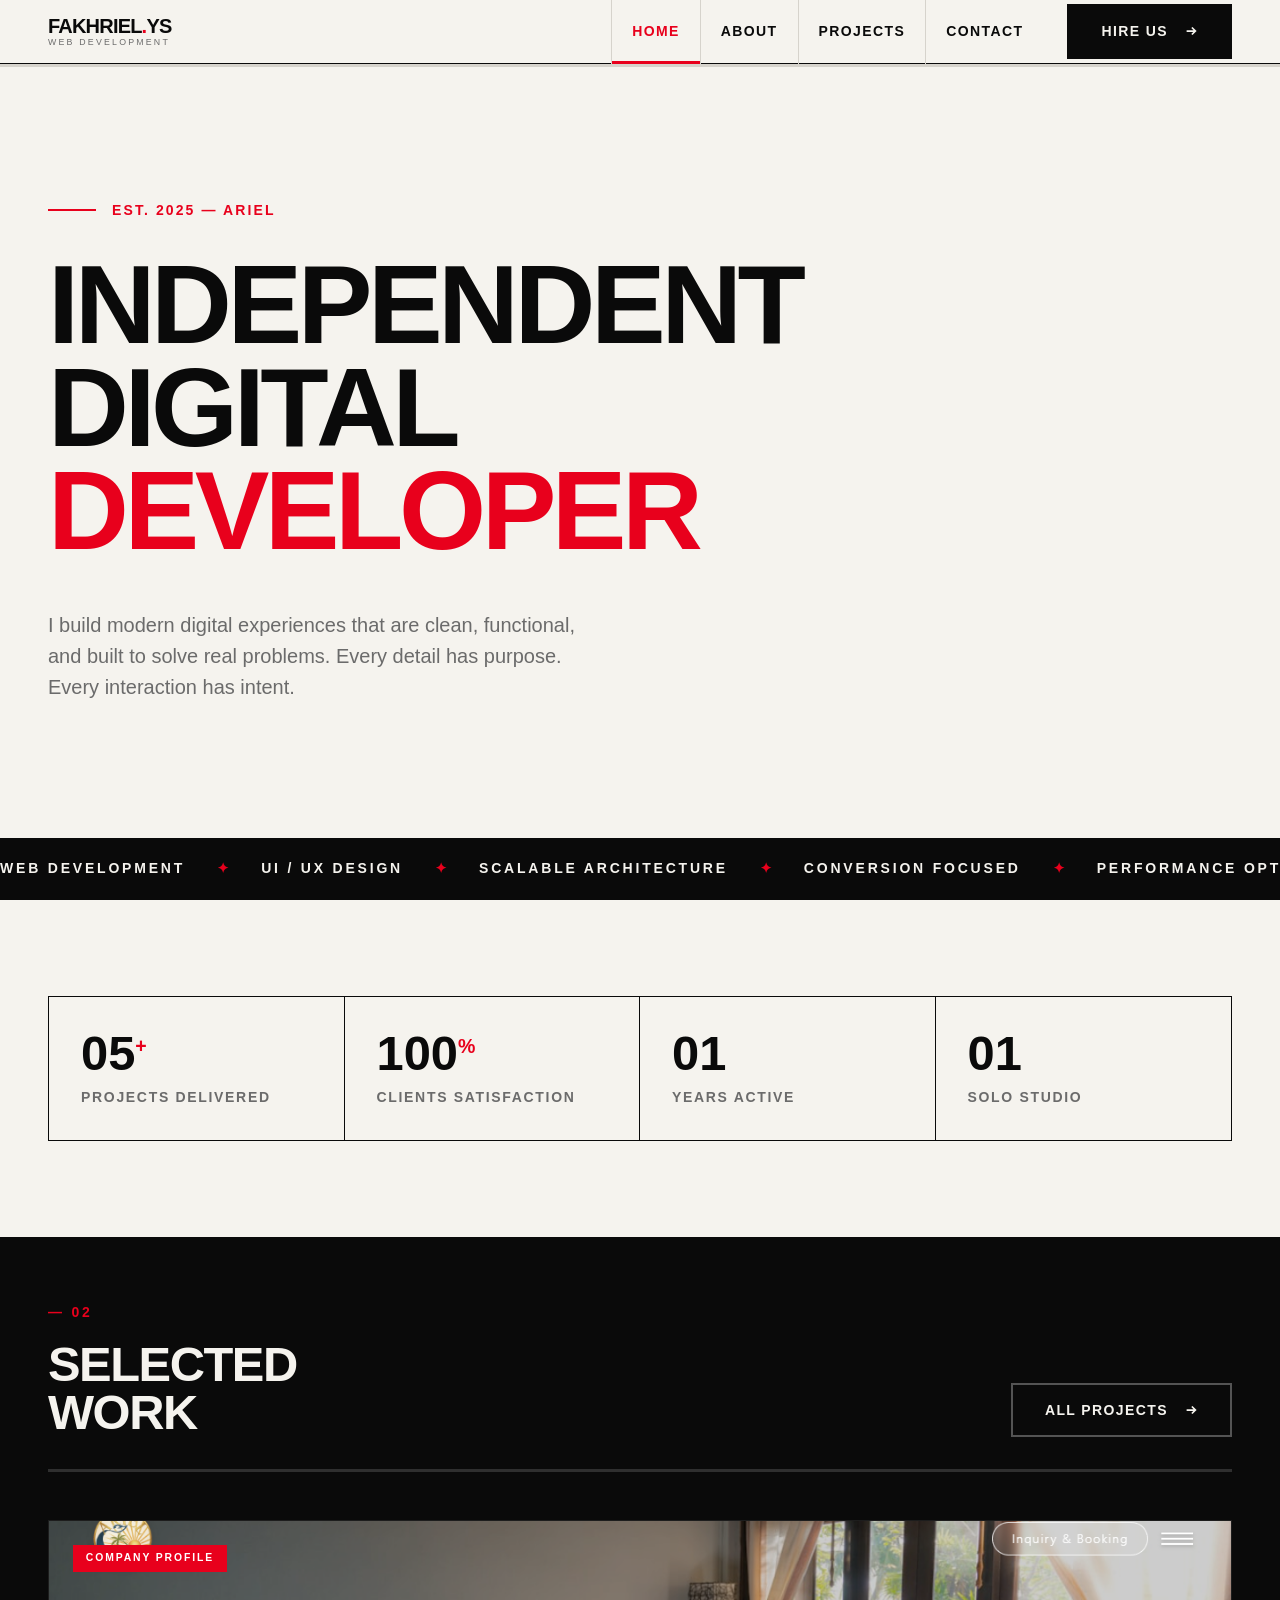
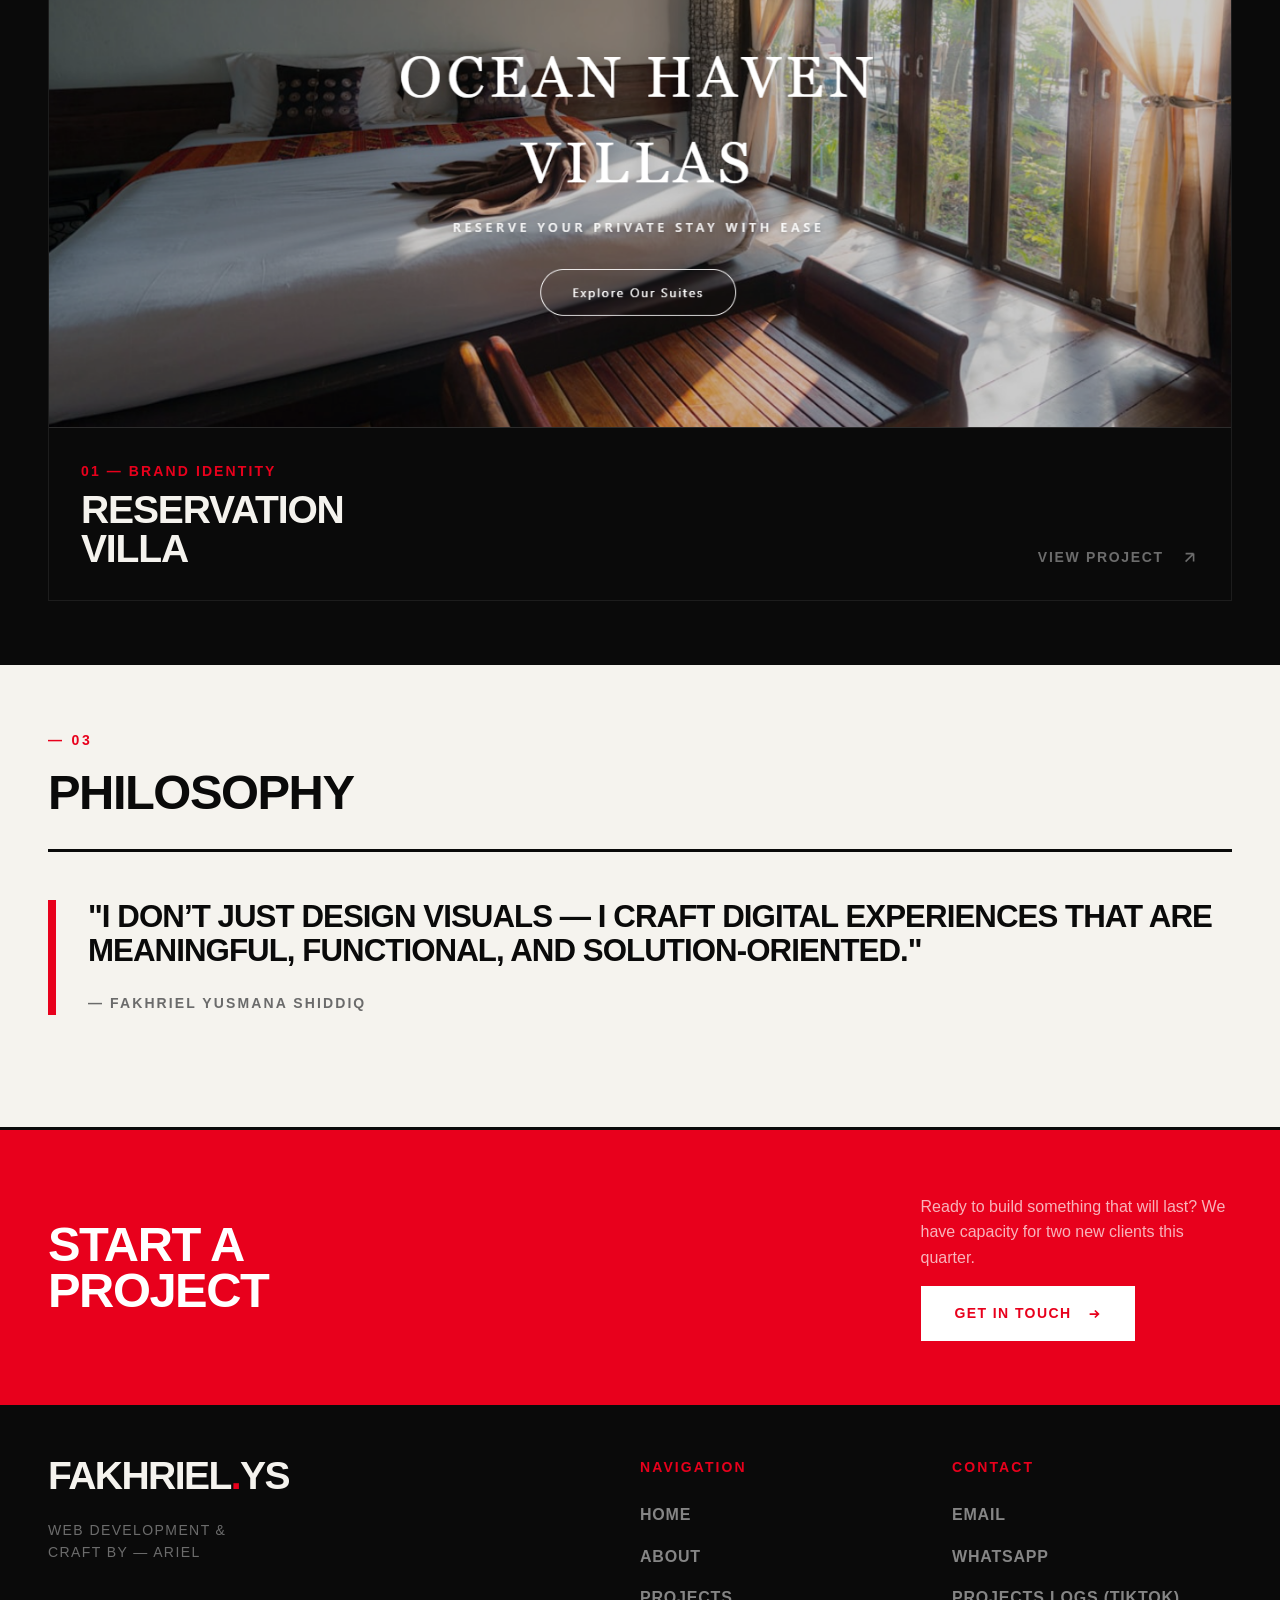
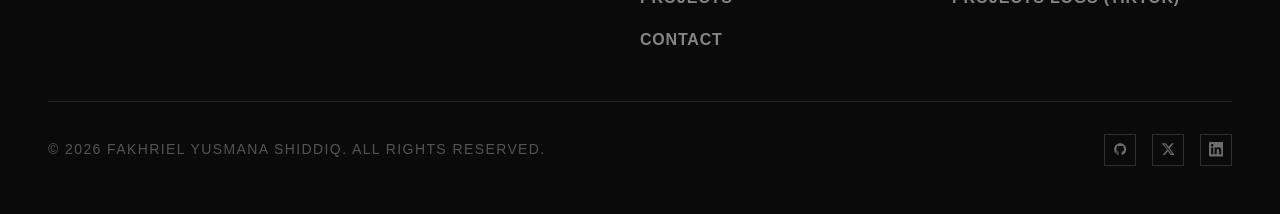
==== commit b769c509: "Update print statement from 'Hello' to 'Goodbye'" ====
--- a/index.html
+++ b/index.html
@@ -198,7 +198,7 @@
         >
           <div style="aspect-ratio:21/9;overflow:hidden;border-bottom:1px solid rgba(255,255,255,0.08);background:#1a1a1a;position:relative;">
             <img
-              src="images/featured-project.png"
+              src="assets/project/reservillamini.png"
               alt="Helvetica Collective — Featured Project"
               style="width:100%;height:100%;object-fit:cover;display:block;filter:grayscale(20%);transition:transform 0.6s cubic-bezier(0.16,1,0.3,1),filter 0.6s ease;"
               onmouseover="this.style.transform='scale(1.03)';this.style.filter='grayscale(0%)'"
@@ -206,7 +206,7 @@
             />
             <!-- Badge Featured -->
             <div style="position:absolute;top:var(--sp-3);left:var(--sp-3);background:var(--red);color:var(--white);padding:0.3rem 0.8rem;font-size:0.65rem;font-weight:700;letter-spacing:0.18em;text-transform:uppercase;">
-              Featured
+              Company Profile
             </div>
           </div>
 
@@ -216,7 +216,7 @@
                 01 — Brand Identity
               </p>
               <h3 style="font-size:var(--step-4);font-weight:900;letter-spacing:-0.03em;text-transform:uppercase;line-height:1;">
-                Helvetica<br>Collective
+                Reservation<br>Villa
               </h3>
             </div>
             <div style="display:flex;align-items:center;gap:var(--sp-2);font-size:var(--step--1);font-weight:700;letter-spacing:0.12em;text-transform:uppercase;color:rgba(255,255,255,0.4);">
@@ -311,4 +311,5 @@
 
   <script src="script.js"></script>
 </body>
-</html>+
+</html>
